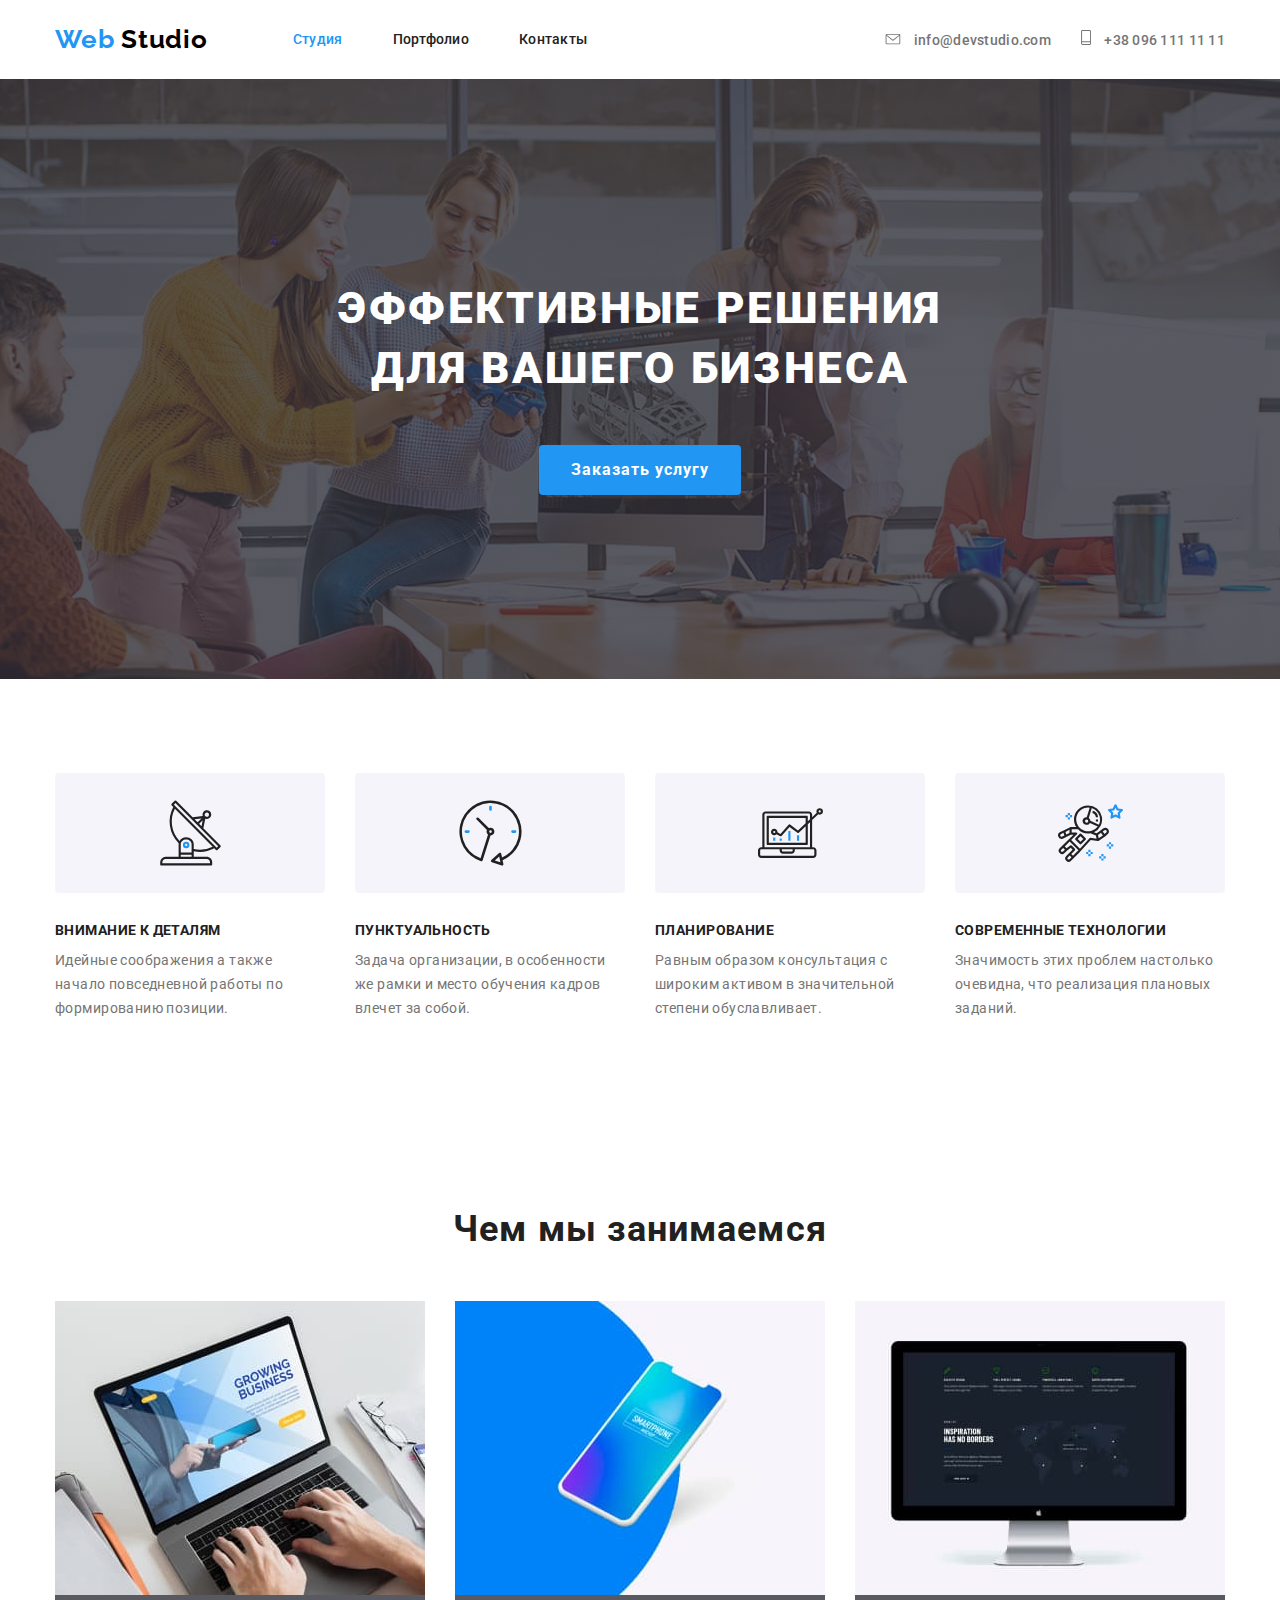
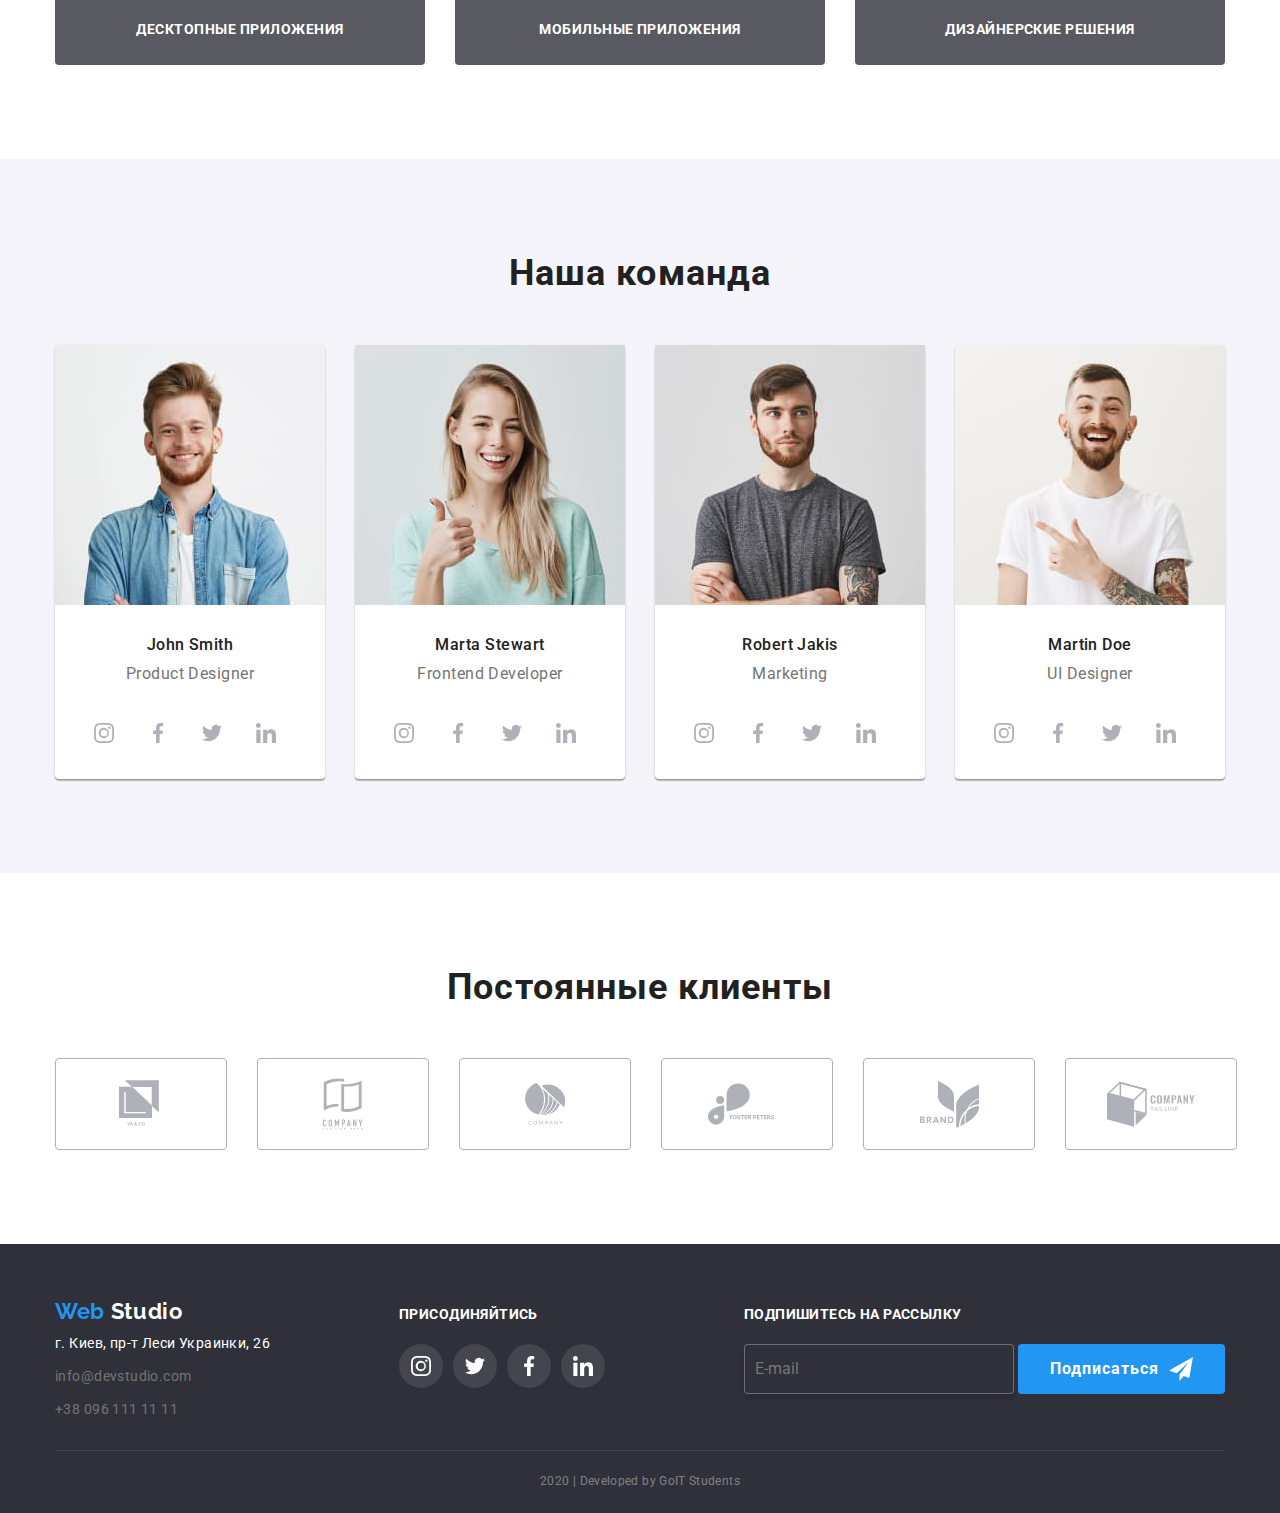
==== index.html @ 1a87ffe7 "дз5" ====
<!DOCTYPE html>
<html lang="en">
  <head>
    <meta charset="UTF-8" />
    <meta name="viewport" content="width=device-width, initial-scale=1.0" />
    <title>Document</title>
    <link
      href="https://fonts.googleapis.com/css2?family=Raleway:wght@700&family=Roboto:wght@400;500;700;900&display=swap"
      rel="stylesheet"
    />
    <link
      rel="stylesheet"
      href="https://cdnjs.cloudflare.com/ajax/libs/modern-normalize/0.6.0/modern-normalize.min.css"
    />
    <link rel="stylesheet" href="./css/common.css" />
    <link rel="stylesheet" href="./css/main.css" />
  </head>
  <body>
    <!--Шапка сайта-->
    <header class="container page-header">
      <nav class="main-nav">
        <a href="./index.html" class="logo-head link"
          ><span class="logo-web">Web&nbsp</span
          ><span class="logo-studio">Studio</span></a
        >

        <ul class="site-nav list">
          <li class="item"><a href="" class="link current">Студия</a></li>
          <li class="item">
            <a href="./Portfolio.html" class="link">Портфолио</a>
          </li>
          <li class="item"><a href="" class="link">Контакты</a></li>
        </ul>

        <ul class="cont-nav list">
          <li class="item">
            <a href="mailto" class="contacts-text">
              <svg class="mail-icon" width="16px" height="11px">
                <use href="./images/sprite1.svg#icon-konvert"></use>
              </svg>
              info@devstudio.com</a
            >
          </li>

          <li class="item">
            <a href="mailto" class="contacts-text">
              <svg class="tel-icon" width="10" height="15">
                <use href="./images/sprite1.svg#icon-telefon"></use>
              </svg>
              +38 096 111 11 11</a
            >
          </li>
        </ul>
      </nav>
    </header>
    <main>
      <!-- Герой-->

      <section class="section hero">
        <div class="overley">
          <h1 class="hero-title">
            эффективные решения <br />
            для вашего бизнеса
          </h1>
          <a href="" class="button">Заказать услугу</a>
        </div>
      </section>

      <!--Переваги-->
      <section class="section adventage">
        <div class="container">
          <ul class="feature-list list">
            <li class="iteam">
              <div class="backgraund-icon">
                <svg class="preference-icon">
                  <use href="./images/sprite1.svg#icon-antena"></use>
                </svg>
              </div>
              <!-- <img class="img" src="./images/antenas.svg" alt="" /> -->
              <h2 class="title">Внимание к деталям</h2>
              <p class="text">
                Идейные соображения а также начало повседневной работы по
                формированию позиции.
              </p>
            </li>
            <li class="iteam">
              <div class="backgraund-icon">
                <svg class="preference-icon">
                  <use href="./images/sprite1.svg#icon-clock"></use>
                </svg>
              </div>
              <!-- <img class="img" src="./images/clock 1.svg" alt="" /> -->
              <h2 class="title">Пунктуальность</h2>
              <p class="text">
                Задача организации, в особенности же рамки и место обучения
                кадров влечет за собой.
              </p>
            </li>
            <li class="iteam">
              <div class="backgraund-icon">
                <svg class="preference-icon">
                  <use href="./images/sprite1.svg#icon-diagrama"></use>
                </svg>
              </div>
              <!-- <img class="img" src="./images/diagram 1.svg" alt="" /> -->
              <h2 class="title">Планирование</h2>
              <p class="text">
                Равным образом консультация с широким активом в значительной
                степени обуславливает.
              </p>
            </li>
            <li class="iteam">
              <div class="backgraund-icon">
                <svg class="preference-icon">
                  <use href="./images/sprite1.svg#icon-astronaut"></use>
                </svg>
              </div>
              <!-- <img class="img" src="./images/cosmo.svg" alt="" /> -->
              <h2 class="title">Современные технологии</h2>
              <p class="text">
                Значимость этих проблем настолько очевидна, что реализация
                плановых заданий.
              </p>
            </li>
          </ul>
        </div>
      </section>
      <!--Приклади робіт-->
      <section class="section doing">
        <div class="container doing">
          <h2 class="section-text">Чем мы занимаемся</h2>
          <ul class="list">
            <li class="item">
              <img src="./images/nout1.jpg" alt="" width="370" height="294" />
              <h3 class="doing-text">Десктопные приложения</h3>
            </li>
            <li class="item">
              <img src="./images/fone1.jpg" alt="" width="370" height="294" />
              <h3 class="doing-text">Мобильные приложения</h3>
            </li>
            <li class="item">
              <img
                src="./images/telek (1).jpg"
                alt=""
                width="370"
                height="294"
              />
              <h3 class="doing-text">Дизайнерские решения</h3>
            </li>
          </ul>
        </div>
      </section>
      <!--Команда-->
      <section class="section team">
        <div class="container">
          <h2 class="section-text">Наша команда</h2>
          <ul class="list">
            <!-- Jon Smit -->
            <li class="item">
              <img
                class="foto"
                src="./images/jon.jpg"
                alt="John Smith"
                width="270"
                height="260"
              />
              <h3 class="team-title">John Smith</h3>
              <p class="team-position">Product Designer</p>

              <ul class="list icon">
                <li class="box social">
                  <a
                    href="http://instagram.com"
                    aria-label="ссылка инстаграм"
                    class="link"
                  >
                    <svg class="social-icon" width="44" height="44">
                      <use href="./images/sprite1.svg#icon-instagram"></use>
                    </svg>
                  </a>
                </li>
                <li class="box social">
                  <a
                    href="http://facebook.com"
                    aria-label="ссылка фейсбук"
                    class="link"
                  >
                    <svg class="social-icon" width="44" height="44">
                      <use href="./images/sprite1.svg#icon-facebook"></use>
                    </svg>
                  </a>
                </li>

                <li class="box social">
                  <a
                    href="http://twitter.com"
                    aria-label="ссылка твітер"
                    class="link"
                  >
                    <svg class="social-icon" width="44" height="44">
                      <use href="./images/sprite1.svg#icon-twiter"></use>
                    </svg>
                  </a>
                </li>
                <li class="box social">
                  <a
                    href="http://linkedin.com"
                    aria-label="ссылка фейсбук"
                    class="link"
                  >
                    <svg class="social-icon" width="44" height="44">
                      <use href="./images/sprite1.svg#icon-linkedin"></use>
                    </svg>
                  </a>
                </li>
              </ul>
            </li>
            <!-- Marta Stewart -->

            <li class="item">
              <img
                class="foto"
                src="./images/marta.jpg"
                alt="Marta Stewart"
                width="270"
                height="260"
              />
              <h3 class="team-title">Marta Stewart</h3>
              <p class="team-position">Frontend Developer</p>
              <ul class="list icon">
                <li class="box social">
                  <a
                    href="http://instagram.com"
                    aria-label="ссылка инстаграм"
                    class="link"
                  >
                    <svg class="social-icon" width="44" height="44">
                      <use href="./images/sprite1.svg#icon-instagram"></use>
                    </svg>
                  </a>
                </li>
                <li class="box social">
                  <a
                    href="http://facebook.com"
                    aria-label="ссылка фейсбук"
                    class="link"
                  >
                    <svg class="social-icon" width="44" height="44">
                      <use href="./images/sprite1.svg#icon-facebook"></use>
                    </svg>
                  </a>
                </li>

                <li class="box social">
                  <a
                    href="http://twitter.com"
                    aria-label="ссылка твітер"
                    class="link"
                  >
                    <svg class="social-icon" width="44" height="44">
                      <use href="./images/sprite1.svg#icon-twiter"></use>
                    </svg>
                  </a>
                </li>
                <li class="box social">
                  <a
                    href="http://linkedin.com"
                    aria-label="ссылка фейсбук"
                    class="link"
                  >
                    <svg class="social-icon" width="44" height="44">
                      <use href="./images/sprite1.svg#icon-linkedin"></use>
                    </svg>
                  </a>
                </li>
              </ul>
            </li>
            <!-- Robert Jakis -->

            <li class="item">
              <img
                class="foto"
                src="./images/robert.jpg"
                alt="Robert Jakis"
                width="270"
                height="260"
              />
              <h3 class="team-title">Robert Jakis</h3>
              <p class="team-position">Marketing</p>

              <ul class="list icon">
                <li class="box social">
                  <a
                    href="http://instagram.com"
                    aria-label="ссылка инстаграм"
                    class="link"
                  >
                    <svg class="social-icon" width="44" height="44">
                      <use href="./images/sprite1.svg#icon-instagram"></use>
                    </svg>
                  </a>
                </li>
                <li class="box social">
                  <a
                    href="http://facebook.com"
                    aria-label="ссылка фейсбук"
                    class="link"
                  >
                    <svg class="social-icon" width="44" height="44">
                      <use href="./images/sprite1.svg#icon-facebook"></use>
                    </svg>
                  </a>
                </li>

                <li class="box social">
                  <a
                    href="http://twitter.com"
                    aria-label="ссылка твітер"
                    class="link"
                  >
                    <svg class="social-icon" width="44" height="44">
                      <use href="./images/sprite1.svg#icon-twiter"></use>
                    </svg>
                  </a>
                </li>
                <li class="box social">
                  <a
                    href="http://linkedin.com"
                    aria-label="ссылка фейсбук"
                    class="link"
                  >
                    <svg class="social-icon" width="44" height="44">
                      <use href="./images/sprite1.svg#icon-linkedin"></use>
                    </svg>
                  </a>
                </li>
              </ul>
            </li>
            <!-- Martin Doe -->

            <li class="item">
              <img
                class="foto"
                src="./images/martin.jpg"
                alt="Martin Doe"
                width="270"
                height="260"
              />
              <h3 class="team-title">Martin Doe</h3>
              <p class="team-position">UI Designer</p>

              <ul class="list icon">
                <li class="box social">
                  <a
                    href="http://instagram.com"
                    aria-label="ссылка инстаграм"
                    class="link"
                  >
                    <svg class="social-icon" width="44" height="44">
                      <use href="./images/sprite1.svg#icon-instagram"></use>
                    </svg>
                  </a>
                </li>
                <li class="box social">
                  <a
                    href="http://facebook.com"
                    aria-label="ссылка фейсбук"
                    class="link"
                  >
                    <svg class="social-icon" width="44" height="44">
                      <use href="./images/sprite1.svg#icon-facebook"></use>
                    </svg>
                  </a>
                </li>

                <li class="box social">
                  <a
                    href="http://twitter.com"
                    aria-label="ссылка твітер"
                    class="link"
                  >
                    <svg class="social-icon" width="44" height="44">
                      <use href="./images/sprite1.svg#icon-twiter"></use>
                    </svg>
                  </a>
                </li>
                <li class="box social">
                  <a
                    href="http://linkedin.com"
                    aria-label="ссылка фейсбук"
                    class="link"
                  >
                    <svg class="social-icon" width="44" height="44">
                      <use href="./images/sprite1.svg#icon-linkedin"></use>
                    </svg>
                  </a>
                </li>
              </ul>
            </li>
          </ul>
        </div>
      </section>
      <!--Постійні клієнти-->
      <section class="section customer">
        <div class="container">
          <h2 class="section-text">Постоянные клиенты</h2>
          <ul class="list">
            <li class="item">
              <a href="" class="link">
                <svg class="customer-icon" width="44" height="49">
                  <use href="./images/sprite1.svg#icon-logo1"></use>
                </svg>
              </a>
            </li>
            <li class="item">
              <a href="" class="link">
                <svg class="customer-icon" width="40" height="52">
                  <use href="./images/sprite1.svg#icon-logo2"></use>
                </svg>
              </a>
            </li>
            <li class="item">
              <a href="" class="link">
                <svg class="customer-icon" width="41" height="42">
                  <use href="./images/sprite1.svg#icon-logo3"></use>
                </svg>
              </a>
            </li>
            <li class="item">
              <a href="" class="link">
                <svg class="customer-icon" width="79" height="65">
                  <use href="./images/sprite1.svg#icon-logo4"></use>
                </svg>
              </a>
            </li>
            <li class="item">
              <a href="" class="link">
                <svg class="customer-icon" width="59" height="47">
                  <use href="./images/sprite1.svg#icon-logo5"></use>
                </svg>
              </a>
            </li>
            <li class="item">
              <a href="" class="link">
                <svg class="customer-icon" width="88" height="67">
                  <use href="./images/sprite1.svg#icon-logo6"></use>
                </svg>
              </a>
            </li>
          </ul>
        </div>
      </section>
    </main>
    <!-- Футер -->
    <footer class="page-footer">
      <!-- Лого -->
      <div class="container info">
        <div class="foot-child">
          <a href="./index.html" class="logo-foot link"
            ><span class="logo-web">Web&nbsp</span
            ><span class="logo-foot">Studio</span></a
          >
          <!-- Контактная информация -->
          <address class="address company">
            г. Киев, пр-т Леси Украинки, 26
          </address>
          <address class="address">
            <a href="mailto" class="link mail">info@devstudio.com</a> <br />
            <a href="tel:380961111111" class="link tel">+38 096 111 11 11</a>
          </address>
        </div>
        <div class="foot-link">
          <b class="text-foot">присодиняйтись</b>
          <!-- соц силки -->
          <div class="social">
            <ul class="list">
              <li class="item">
                <a
                  href="http://instagram.com/"
                  aria-label="Ссылка на instagram"
                  class="link"
                >
                  <svg class="social-icon" wdth="44" height="44">
                    <use href="./images/sprite1.svg#icon-instagram"></use>
                  </svg>
                </a>
              </li>
              <li class="item">
                <a
                  href="http://twitter.com/"
                  aria-label="Ссылка на twitter"
                  class="link twit"
                >
                  <svg class="social-icon" wdth="44" height="44">
                    <use href="./images/sprite1.svg#icon-twiter"></use>
                  </svg>
                </a>
              </li>

              <li class="item">
                <a
                  href="http://facebook.com/"
                  aria-label="Ссылка на facebook"
                  class="link face"
                >
                  <svg class="social-icon" wdth="44" height="44">
                    <use href="./images/sprite1.svg#icon-facebook"></use>
                  </svg>
                </a>
              </li>

              <li class="item">
                <a
                  href="http://linkedin.com/"
                  aria-label="Ссылка на linkedin"
                  class="link face"
                >
                  <svg class="social-icon" wdth="44" height="44">
                    <use href="./images/sprite1.svg#icon-linkedin"></use>
                  </svg>
                </a>
              </li>
            </ul>
          </div>
        </div>
        <div class="foot-folow">
          <b class="text-foot">Подпишитесь на рассылку</b><br />
          <input type="text" class="input" placeholder="  E-mail" />
          <a href="" class="button primary">Подписаться</a>
        </div>
      </div>

      <!-- Копирайт -->
      <div class="container">
        <p class="copyrigyt">2020 | Developed by GoIT Students</p>
      </div>
    </footer>
  </body>
</html>
---- css/common.css ----
:root {
  --primary-text-color: #757575;
  --title-text-color: #212121;
  --accent-color: #2196f3;
  --background-color: #fff;
  --white-color: #ffffff;
  --white-second-color: #f5f4fa;
  --white-bg-color: #e5e5e5;
  --backgraund-bg-color: #2f303a;
  --social-color: #afb1b8;
}
html {
  box-sizing: border-box;
}

*,
*::before,
*::after {
  box-sizing: inherit;
}

body {
  font-family: "Roboto", sans-serif;
  color: var(--primary-text-color);
  background-color: var(--background-color);
  letter-spacing: 0.03em;
  margin: 0;
}
.list {
  list-style: none;
  margin: 0;
  padding: 0;
}

.container {
  margin-left: auto;
  margin-right: auto;
  width: 1200px;
  padding-left: 15px;
  padding-right: 15px;
  /* outline: 2px solid tomato; */
}

/* логотип */

.logo {
  color: var(--title-text-color);
  letter-spacing: 0.03em;
}

.logo-head {
  color: var(--title-text-color);
  font-family: "Raleway", sans-serif;

  font-weight: 700;
  font-size: 26px;
  line-height: 1.19;
  text-decoration: none;
  letter-spacing: 0.03em;
}
.logo-foot {
  color: var(--title-text-color);
  font-family: "Raleway", sans-serif;
  font-weight: 700;
  font-size: 22px;
  line-height: 1.8;
  letter-spacing: 0.03em;
  text-decoration: none;
}
.logo-web {
  color: var(--accent-color);
}

.logo-studio {
  color: #000000;
}

.logo:hover {
  color: var(--accent-color);
}
/* Навигація сайту */

.site-nav {
  display: flex;
  margin-left: 85px;
}
.site-nav .item + .item {
  margin-left: 50px;
}
.site-nav .item {
  /* outline: 1px solid tomato; */
}

.cont-nav .list > .item {
  margin-left: 30px;
}
.site-nav .list {
  margin-left: 85px;
}

.main-nav {
  display: flex;
  align-items: center;
}

.contacts.list {
  display: flex;
  margin-left: auto;
  align-items: center;
}
.contacts-list {
  display: flex;
}
.cont-nav {
  display: flex;
  margin-left: auto;
  align-items: center;
}
.cont-nav > .item {
  margin-left: 30px;
}

.site-nav .link {
  display: block;
  padding-top: 32px;
  padding-bottom: 32px;
  color: var(--title-text-color);
  font-weight: 500;
  font-size: 14px;
  line-height: 1.1;
  letter-spacing: 0.02em;
  color: var(--title-text-color);
  text-decoration: none;
}

.site-nav .link.current {
  color: var(--accent-color);
}

.link:hover,
.link:focus,
.studio:hover,
.portfolio:hover,
.portfolio:focus,
.contact:hover,
.contact:focus,
.primary:hover,
.primary:focus,
.secondary:hover,
.secondary:focus {
  color: var(--accent-color);
  background-color: var(--white-color);
}

/* конпки контакти */
.cont-nav .mail-icon {
  margin-right: 10px;
  fill: currentColor;
  cursor: pointer;
}
.cont-nav .tel-icon {
  margin-right: 10px;
  fill: currentColor;
  cursor: pointer;
}
.contacts-text:focus,
.contacts-text:hover {
  color: var(--accent-color);
  fill: var(--accent-color);
}

.item .icon {
  margin-right: 10px;
}

.contacts {
  list-style-type: none;
}
.contacts-text {
  color: var(--primary-text-color);
  font-weight: 500;
  font-size: 14px;
  line-height: 1.1;
  letter-spacing: 0.02em;
  text-decoration: none;
}

.feature-list,
.text {
  margin-top: 0;
  margin-bottom: 0;
  font-weight: 400;
  font-size: 14px;
  line-height: 1.71;
  letter-spacing: 0.03em;
}

/* футер */

.page-footer {
  min-height: 253px;
  background-color: #2f303a;
  color: var(--primary-white-color);
}
.page-footer .container.info {
  display: flex;
  align-items: baseline;
  justify-content: space-between;
  padding-top: 48px;
  padding-bottom: 28px;
}
.foot-child .logo-foot {
  background-color: var(--backgraund-bg-color);
}
.page-footer .address {
  font-size: 14px;
  line-height: 1.71;
  letter-spacing: 0.03em;
}
.logo-foot {
  color: var(--white-color);
}
.logo-foot .link {
  background-color: var(--backgraund-bg-color);
  display: inline-block;
  margin-bottom: 10px;
}

.address.company {
  color: var(--white-color);
  margin-bottom: 9px;
  font-family: inherit;
  font-style: normal;
}
.address .link {
  color: var(--primary-text-color);
  background-color: var(--backgraund-bg-color);
  font-family: inherit;
  font-style: normal;
  font-weight: 400;
  font-size: 14px;
  line-height: 1.71;

  letter-spacing: 0.03em;
}
.address .link.mail {
  display: inline-block;
  margin-bottom: 9px;
}
.page-footer b {
  display: inline-block;
  margin-bottom: 21px;
  text-transform: uppercase;
  font-size: 14px;
  line-height: 1ю14;
  letter-spacing: 0.03em;
}
.input {
  padding-top: 18px;
  padding-bottom: 18px;
  width: 270px;
  height: 50px;
  border: 1px solid rgba(255, 255, 255, 0.3);
  box-sizing: border-box;
  box-shadow: 0px 4px 4px rgba(0, 0, 0, 0.15);
  border-radius: 4px;

  background-color: var(--backgraund-bg-color);
}
.page-footer h3 {
  font-weight: 700;
  font-size: 15px;
  line-height: 1.6;
  letter-spacing: -0.015em;
  color: var(--primary-white-color);
}
.page-footer .list {
  font-size: 15px;

  line-height: 1.6;
  letter-spacing: -0.015em;
  color: var(--backgraund-bg-color);
}
.button.primary {
  display: inline-flex;
  align-items: center;
  min-width: 200px;
  border-radius: 4px;
  padding: 10px 32px;
  text-align: center;
  cursor: pointer;

  color: var(--white-color);
  background-color: var(--accent-color);

  text-decoration: none;
  font-weight: 700;
  font-size: 16px;
  line-height: 1.87;
  letter-spacing: 0.06em;
}
.button.primary::after {
  content: "";

  width: 24px;
  height: 24px;
  margin-left: 10px;
  background-image: url("../images/icon-send.svg");
  background-size: contain;
}
/* посилання на соціальні */
.social .list {
  display: flex;
  justify-items: center;
}
.social .social-icon {
  fill: currentColor;
}
.foot-link .social .item {
  margin-right: 10px;
}

.social .link:hover,
.social .link:focus {
  color: var(--white-color);
  background-color: var(--accent-color);
}

.social .link {
  display: flex;
  justify-content: center;
  align-items: center;
  width: 44px;
  height: 44px;

  color: var(--white-color);
  background-color: rgba(255, 255, 255, 0.1);

  border-radius: 50%;
}

.foot-follow .img-btn {
  margin-left: 10px;
}
.text-foot {
  color: var(--white-color);
}
.copyrigyt {
  margin-top: 0;
  margin-bottom: 0;
  padding-top: 18px;
  padding-bottom: 20px;
  border-top: 1px solid rgba(255, 255, 255, 0.1);
  text-align: center;
  font-size: 12px;
  line-height: 2;
  letter-spacing: 0.03em;
  color: rgba(255, 255, 255, 0.4);
}
a {
  text-decoration: none;
}
/* .social .link {
  background-color: var(--backgraund-bg-color);
} */
---- css/main.css ----
/* 
body {
  color: var(--primary-text-color);
  background-color: var(--background-color);
} */

/* колір основного тексту #212121 */

/* колір тексту другорядного #757575 */

/* колір білий #FFFFFF */

/*колір акцент #2196F3 */

/* колір тексту футер rgba(255, 255, 255, 0.4) */

/* другорядний колір фона #F5F4FA */

/* колір фона герой rgb(198, 198, 199) */
/* 







/* Герой */
.section.hero {
  padding-top: 0;
  padding-bottom: 0;
}
.hero .overley {
  height: 600px;
  max-width: 1600px;
  margin-left: auto;
  margin-right: auto;

  background-color: #757575;
  background-image: linear-gradient(
      to right,
      rgba(47, 48, 58, 0.8),
      rgba(47, 48, 58, 0.8)
    ),
    url("../images/hero3.jpg");
  background-repeat: no-repeat;
  background-position: center;
  background-size: cover;
}

/* .hero {
  background-color: rgb(198, 198, 199);
  text-align: center;
} */

.hero {
  text-align: center;
  /* text-transform: uppercase;
  background-color: rgb(198, 198, 199); */
}

.hero-title {
  margin-top: 0;
  margin-bottom: 46px;
  color: var(--white-color);
  padding-top: 200px;
  text-transform: uppercase;
  text-align: center;
  font-weight: 900;
  font-size: 44px;
  line-height: 1.36;
  letter-spacing: 0.06em;
}
.hero .button {
  display: inline-block;
  margin-bottom: 200px;
  min-width: 200px;
  padding: 10px 32px;
  text-align: center;
  color: var(--white-color);
  background-color: var(--accent-color);
  border-radius: 4px;
  text-decoration: none;
  font-weight: 700;
  font-size: 16px;
  line-height: 1.88;
  letter-spacing: 0.06em;
}

.works {
  background-color: rgb(198, 198, 199);
  text-transform: uppercase;
}

/* Секції */

.section-title {
  color: var(--title-text-color);
}
.section {
  padding-top: 94px;
  padding-bottom: 94px;
}

/* переваги і приклади робіт */
.section.advantage {
  border: 1px solid #ececec;
}

/* .iteam .img {
  display: block;
  padding-right: 100px;
  padding-left: 100px;
  padding-bottom: 20px;
  padding-top: 25px;
  
  margin-bottom: 30px;
} */
/* .iteam::before {
  display: block;
  content: "";
  height: 120px;
  background-repeat: no-repeat;
  background-position: center;
  background-color: #f5f4fa;
  margin-bottom: 30px;
  border-radius: 4px;
} */
/* .icon-antena::before {
  background-image: url(../images/antenas.svg);
} */

/* .advantage .background-icon {
  display: flex;
  justify-content: center;
  align-items: center;
  width: 270px;
  margin-bottom: 30px;
  height: 120px;
  background-color: #f5f4fa;
} */
.backgraund-icon {
  display: flex;
  justify-content: center;
  align-items: center;
  width: 270px;
  height: 120px;
  background-color: #f5f4fa;
  margin-bottom: 30px;
  border-radius: 4px;
}
.preference-icon {
  width: 65px;
  height: 70px;
  align-items: center;
}

/* .icon-clock::before {
  background-image: url(../images/clocks.svg);
}
.icon-tv::before {
  background-image: url(../images/diagrams.svg);
}
.icon-space::before {
  background-image: url(../images/astronauts.svg);
} */
.adventage .list {
  display: flex;
}

.adventage .iteam {
  margin-right: 30px;
  width: calc((100% - 90px) / 4);
}

.adventage .iteam:nth-child(4) {
  margin: 0;
}
.feature-list .title {
  /* outline: 2px solid tomato; */
  margin-top: 0;
  margin-bottom: 10px;
  padding: 0;
  color: var(--title-text-color);
  font-weight: 700;
  font-size: 14px;
  line-height: 1.14;
  letter-spacing: 0.03em;
  text-transform: uppercase;
}
.doing-text {
  margin: 0;
  padding: 27px;
  background: rgb(47, 48, 58, 0.8);
  border-radius: 0px 0px 4px 4px;
  font-weight: 700;
  font-size: 14px;
  line-height: 1.14;
  color: var(--white-color);
  text-align: center;
  text-transform: uppercase;
}

.doing .list {
  display: flex;
}
.doing .item {
  margin-right: 30px;
  width: calc((100% - 60px) / 3);
  text-align: center;
}
.doing .item:nth-child(3) {
  margin-right: 0;
}
.doing .item:nth-child(3) {
  margin-bottom: 0;
}

.doing img {
  display: block;
}
.section-text {
  margin-top: 0;
  margin-bottom: 50px;
  font-weight: 700;
  color: var(--title-text-color);
  text-align: center;
  font-size: 36px;
  line-height: 1.16;
  letter-spacing: 0.03em;
}
/* Наша команда */

.section.team {
  background-color: var(--white-second-color);
}

.team .list {
  display: flex;
  /* justify-content: space-between; */
}

.team .item {
  margin-right: 30px;
  background-color: var(--background-color);
  border-radius: 4px;
  box-shadow: 0px 2px 1px rgba(0, 0, 0, 0.2), 0px 1px 1px rgba(0, 0, 0, 0.14),
    0px 1px 3px rgba(0, 0, 0, 0.12);
}
.team .item:nth-child(4) {
  margin-right: 0;
}

.team-title {
  margin-top: 0;
  margin-bottom: 10px;
  color: var(--title-text-color);
  font-weight: 500;
  font-size: 16px;
  line-height: 1.19;
  letter-spacing: 0.03em;
  text-align: center;
}

.team-position {
  margin-top: 0;
  margin-bottom: 28px;
  font-weight: 400;
  font-size: 16px;
  line-height: 1.19;
  letter-spacing: 0.03em;
}
.list.icon {
  display: flex;
  justify-content: center;
  /* margin-right: 0; */
  padding-bottom: 24px;
}
.list .icon li {
  margin-right: 10px;
}

.box .link {
  display: flex;
  justify-content: center;
  align-items: center;

  width: 44px;
  height: 44px;
  border-radius: 50%;
  color: var(--white-color);
}
.box .link:hover,
.box .link:focus {
  background-color: var(--accent-color);
}

.box .social-icon:hover,
.box .social-icon:focus {
  fill: var(--white-color);
}
.box .social-icon {
  background-color: transparent;
  fill: var(--social-color);
}

.list .icon li:nth-child(4) {
  margin-right: 0;
}
.team .foto {
  display: block;
  margin-bottom: 30px;
}

.team .list .svg:hover {
  filter: invert(39%) sepia(57%) saturate(200%) saturate(200%) saturate(200%)
    saturate(200%) saturate(200%) saturate(147.75%) hue-rotate(202deg)
    brightness(97%) contrast(96%);
}
/* Button */

/* .button {
  color: var(--white-color);
  background-color: var(--accent-color);
  font-weight: 700;
  font-size: 16px;
  line-height: 1;
  letter-spacing: 0.06em;
  text-decoration: none;
  text-align: center;
} */

.button .primary {
  background-color: var(--accent-color);
  color: var(--white-color);
}

/* .list {
  list-style: none;
} */

/* постійні клієнти */
.customer .list {
  display: flex;
  /* justify-content: space-evenly; */
}
.customer li {
  margin-right: 30px;
  width: calc((100% - 60px) / 6);
  border: 1px solid #afb1b8;
  box-sizing: border-box;
  border-radius: 4px;
}

/* .hero .button {
  display: inline-block;
  padding: 20px 40px;
} */
.customer li:nth-child(6n) {
  margin-right: 0;
}
.customer .link:hover,
.customer .link:focus {
  color: var(--accent-color);
}
.customer .link {
  display: flex;
  justify-content: center;
  align-items: center;
  width: 170px;
  height: 90px;
  color: var(--social-color);
}
.customer-icon {
  /* width: 44px;
  height: 49px; */
  fill: currentColor;
  cursor: pointer;
}
.link .customer-icon:hover,
.link .customer-icon:focus {
  color: var(--accent-color);
}

.customer .img {
  display: block;
  margin-left: auto;
  margin-right: auto;
  padding-top: 20px;
  padding-bottom: 20px;
}

/* .customer .img:hover {
  filter: invert(39%) sepia(57%) saturate(200%) saturate(200%) saturate(200%)
    saturate(200%) saturate(200%) saturate(147.75%) hue-rotate(202deg)
    brightness(97%) contrast(96%);
} */
.customer li:hover,
.customer li:focus {
  border: 1px solid var(--accent-color);
}
.team-position {
  margin: 0;
  margin-bottom: 28px;
  font-weight: 400;
  font-size: 16px;
  line-height: 1.19;
  letter-spacing: 0.03em;
  text-align: center;
}
/* футер */
.link {
  color: var(--accent-color);
  fill: var(--accent-color);
}
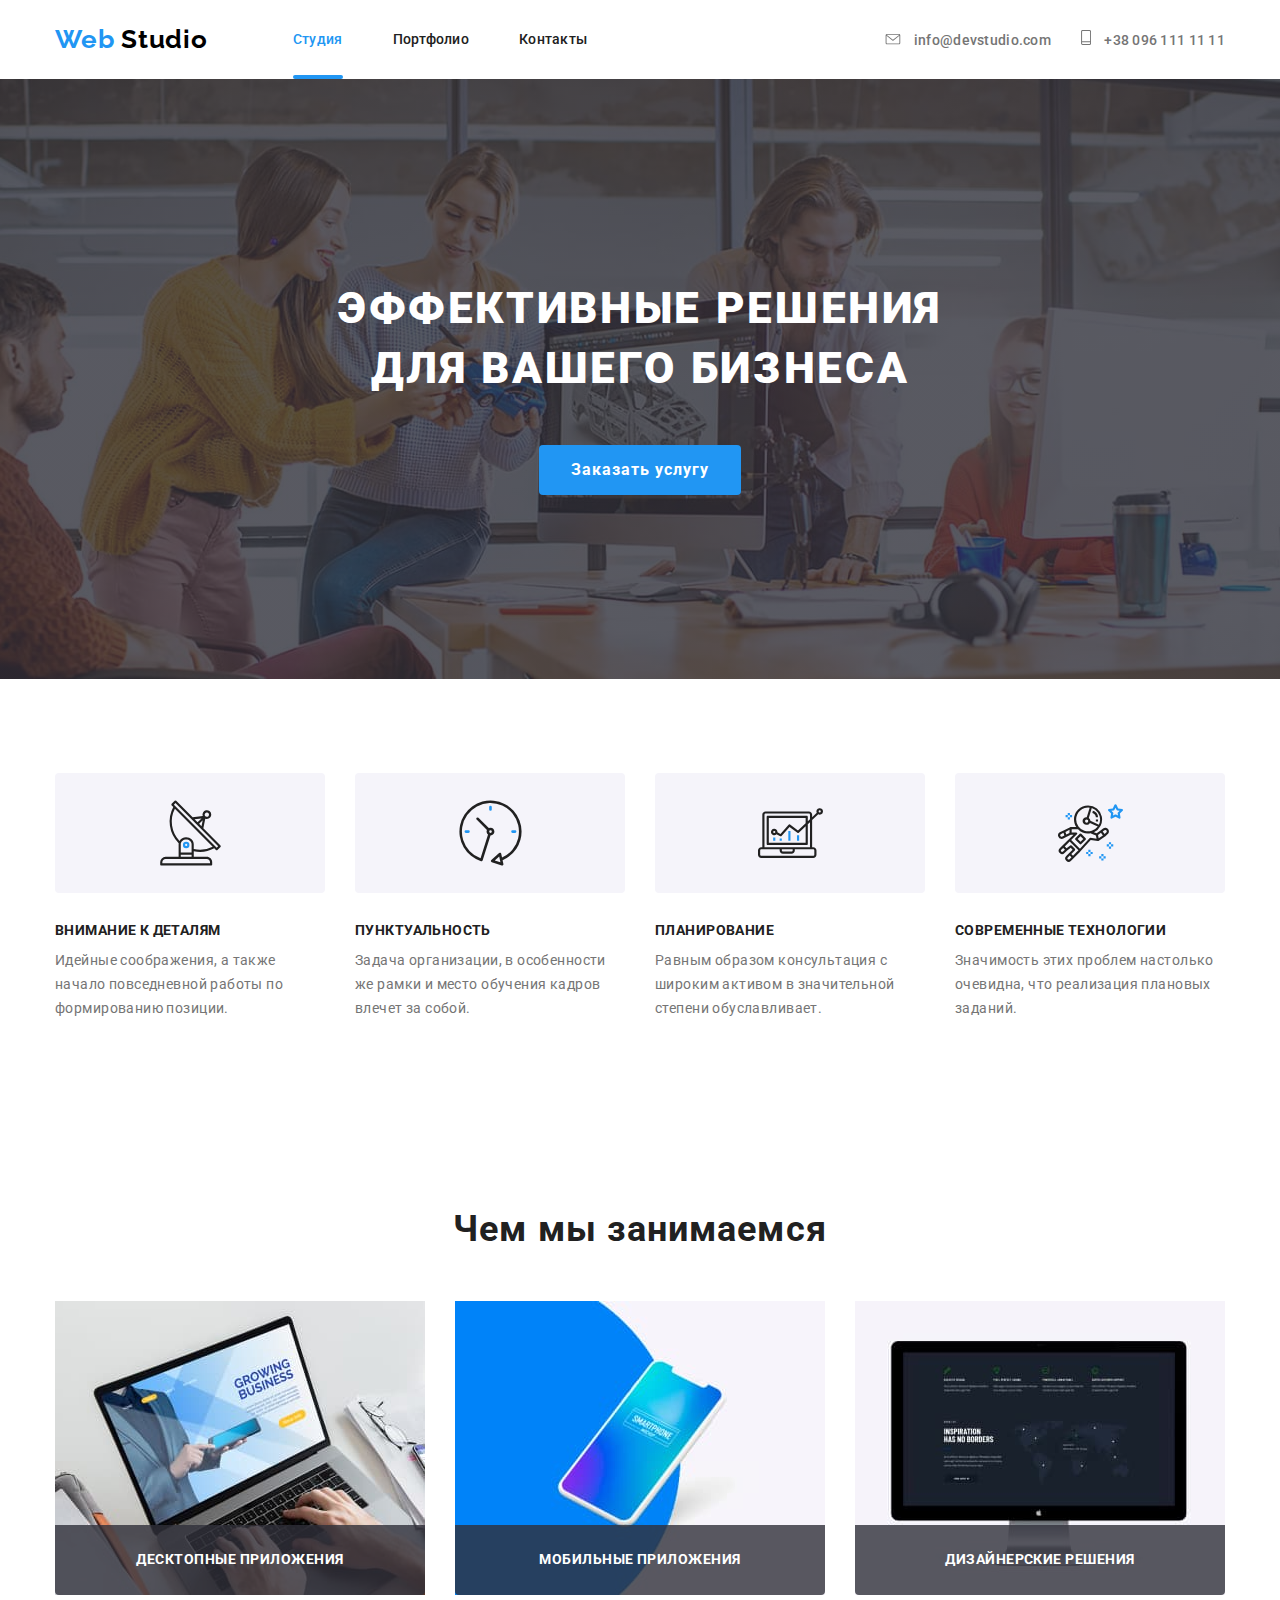
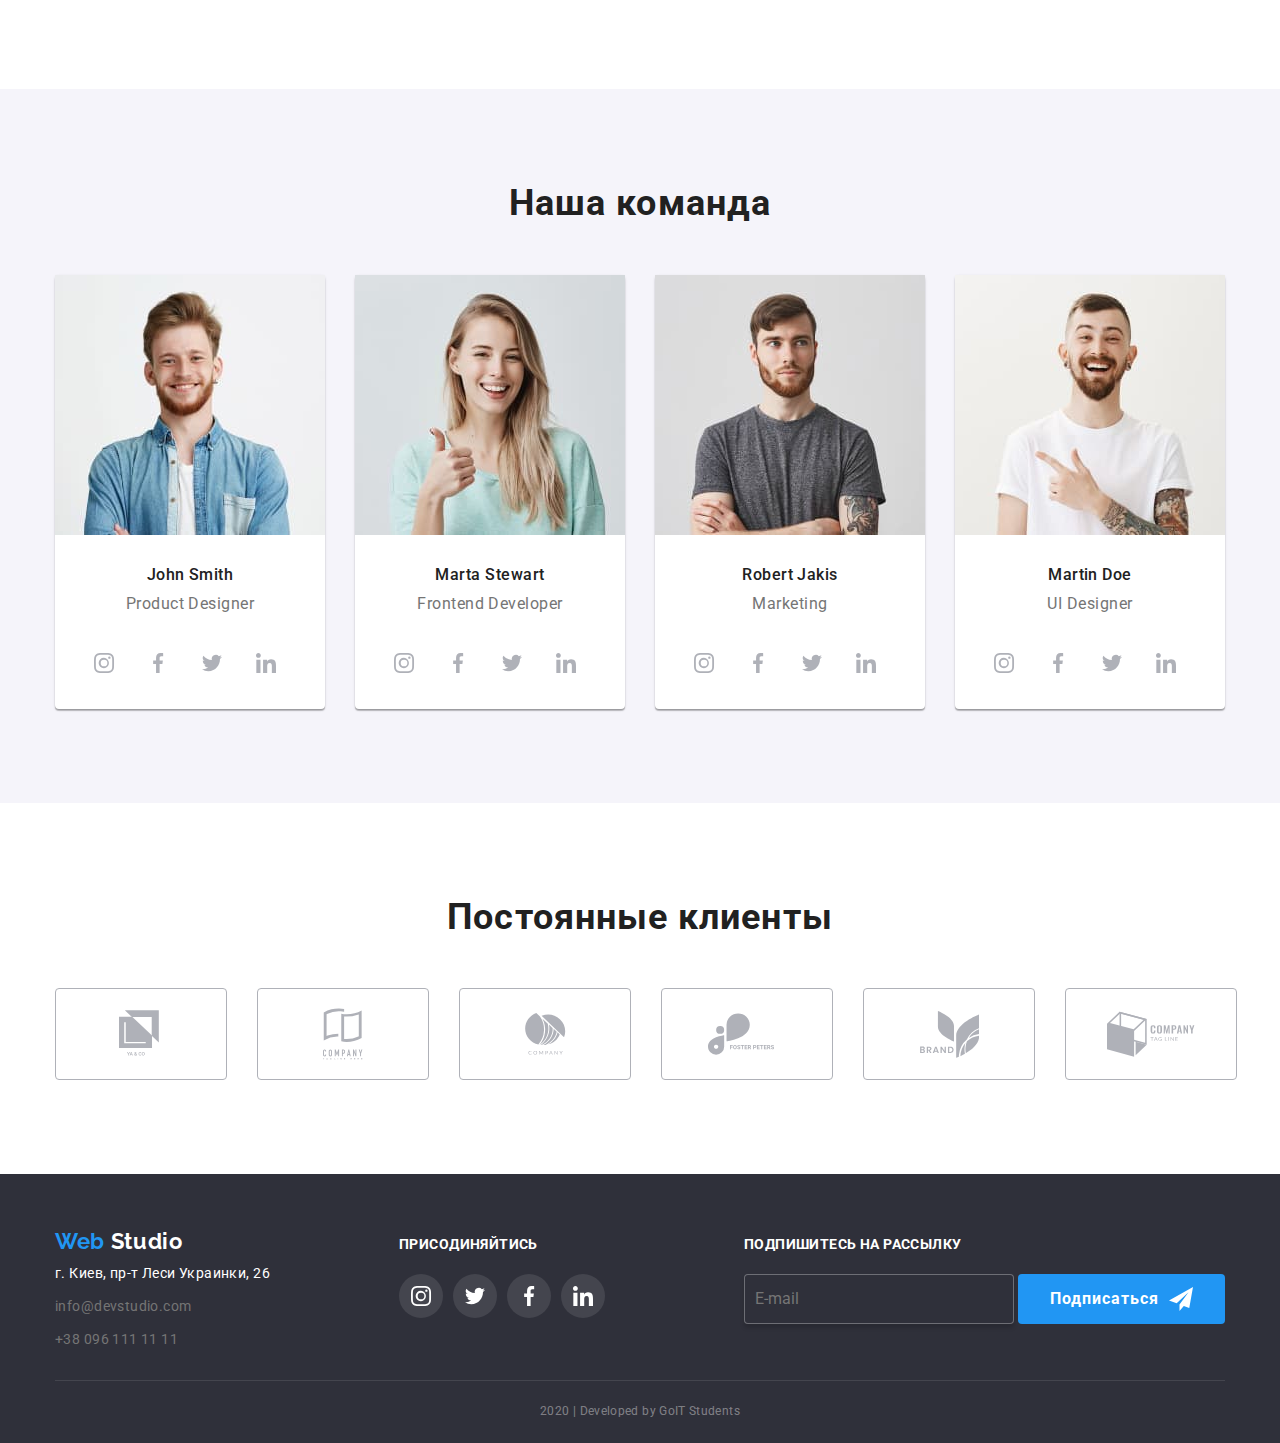
==== commit 109662a9: "доповнив дз" ====
--- a/index.html
+++ b/index.html
@@ -26,7 +26,7 @@
 
         <ul class="site-nav list">
           <li class="item"><a href="" class="link current">Студия</a></li>
-          <li class="item">
+          <li class="item current">
             <a href="./Portfolio.html" class="link">Портфолио</a>
           </li>
           <li class="item"><a href="" class="link">Контакты</a></li>
@@ -79,7 +79,7 @@
               <!-- <img class="img" src="./images/antenas.svg" alt="" /> -->
               <h2 class="title">Внимание к деталям</h2>
               <p class="text">
-                Идейные соображения а также начало повседневной работы по
+                Идейные соображения, а также начало повседневной работы по
                 формированию позиции.
               </p>
             </li>
--- a/css/common.css
+++ b/css/common.css
@@ -121,20 +121,38 @@
 }
 
 .site-nav .link {
+  position: relative;
   display: block;
   padding-top: 32px;
   padding-bottom: 32px;
-  color: var(--title-text-color);
+  /* color: var(--title-text-color); */
   font-weight: 500;
   font-size: 14px;
   line-height: 1.1;
   letter-spacing: 0.02em;
   color: var(--title-text-color);
-  text-decoration: none;
+  transition: color 250ms cubic-bezier(0.4, 0, 0.2, 1);
+  /* text-decoration: none; */
 }
 
 .site-nav .link.current {
   color: var(--accent-color);
+}
+.site-nav .link.current::after {
+  opacity: 1;
+}
+.site-nav .link::after {
+  content: "";
+  position: absolute;
+  left: 0;
+  bottom: 0;
+  display: block;
+  width: 100%;
+  height: 4px;
+  background-color: var(--accent-color);
+  border-radius: 2px;
+  opacity: 0;
+  transition: opacity 250ms cubic-bezier(0.4, 0, 0.2, 1);
 }
 
 .link:hover,
--- a/css/main.css
+++ b/css/main.css
@@ -188,7 +188,13 @@
   letter-spacing: 0.03em;
   text-transform: uppercase;
 }
+/* чим ми займаємось */
+
 .doing-text {
+  position: absolute;
+  width: 100%;
+  height: 70px;
+  bottom: 0;
   margin: 0;
   padding: 27px;
   background: rgb(47, 48, 58, 0.8);
@@ -205,6 +211,7 @@
   display: flex;
 }
 .doing .item {
+  position: relative;
   margin-right: 30px;
   width: calc((100% - 60px) / 3);
   text-align: center;
